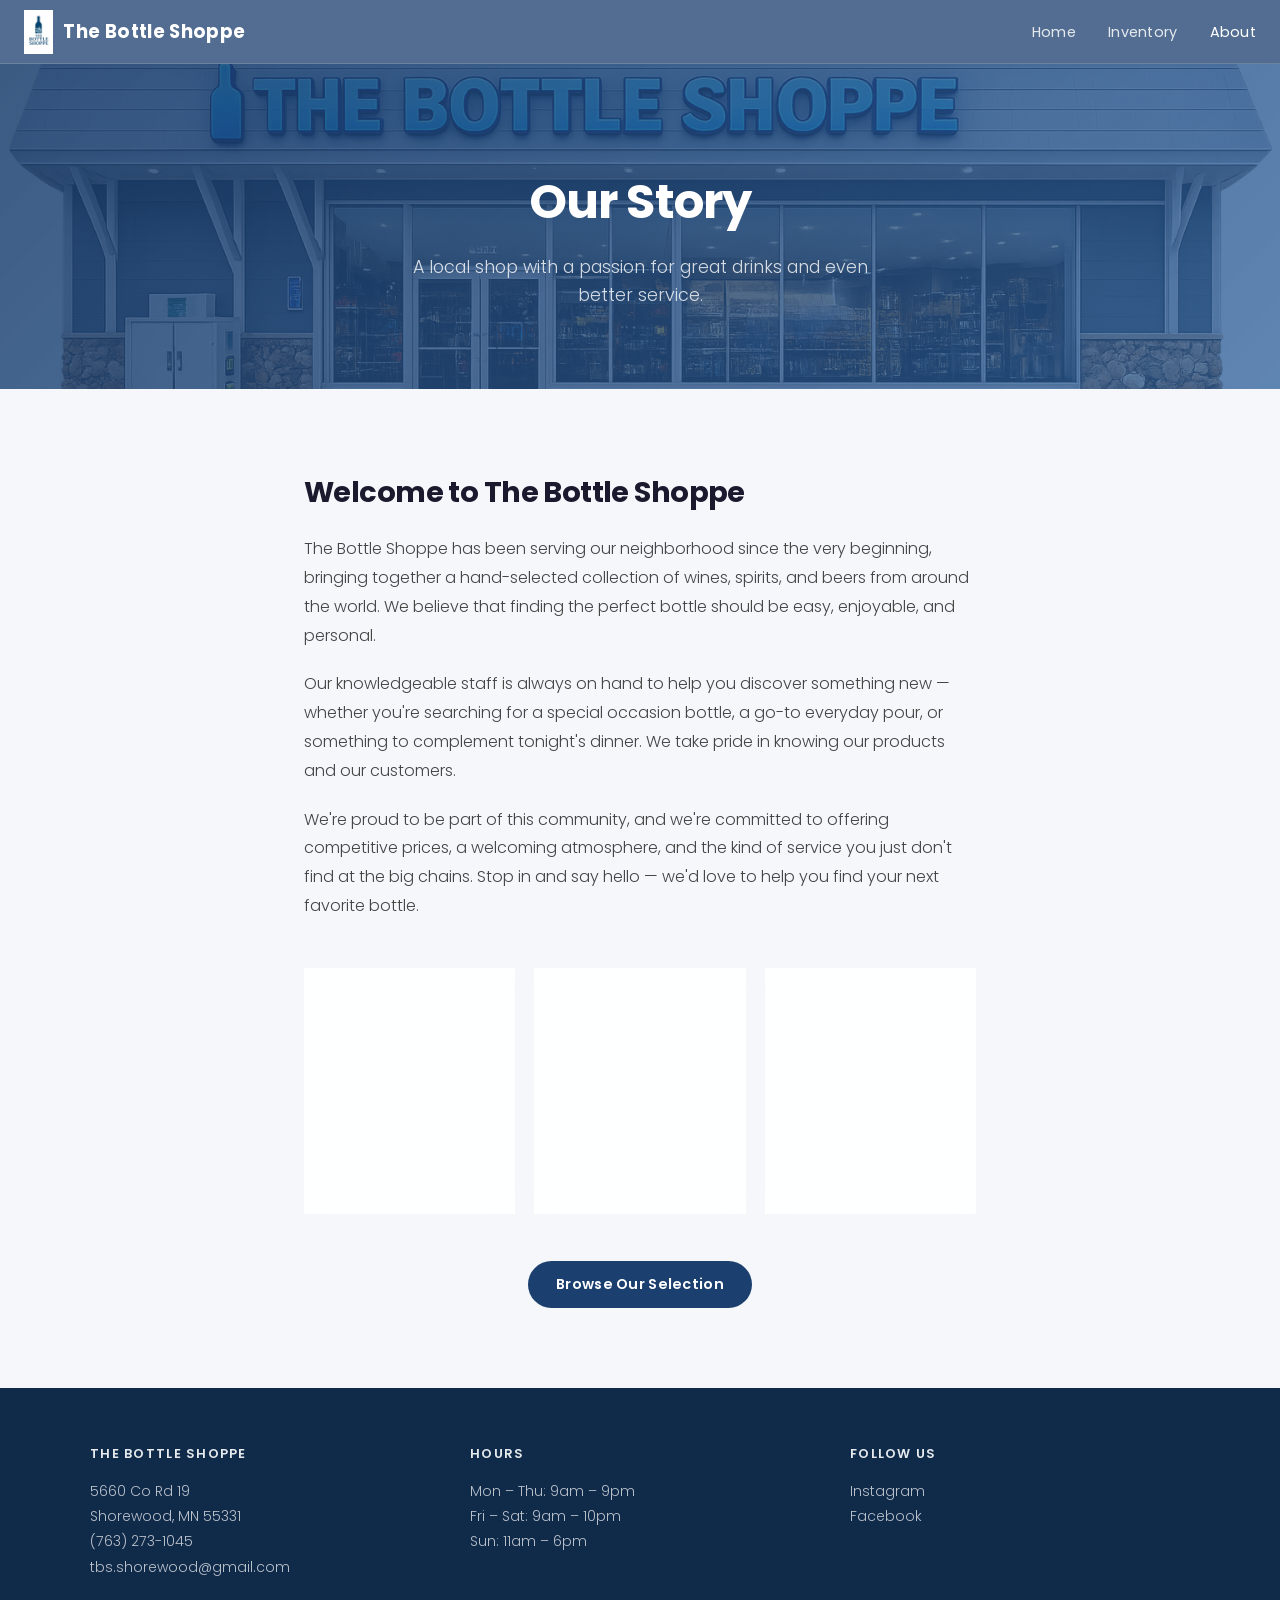
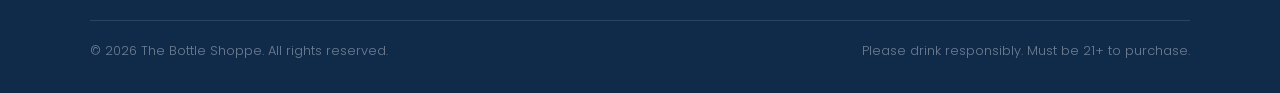
==== about.html @ a8aa2275 "Update copyright year to 2026 Co-Authored-By: Claude Sonnet 4.6 <noreply@anthropic.com>" ====
<!DOCTYPE html>
<html lang="en">
<head>
  <meta charset="UTF-8">
  <meta name="viewport" content="width=device-width, initial-scale=1.0">
  <title>About — The Bottle Shoppe</title>
  <link rel="preconnect" href="https://fonts.googleapis.com">
  <link rel="preconnect" href="https://fonts.gstatic.com" crossorigin>
  <link href="https://fonts.googleapis.com/css2?family=Poppins:wght@300;400;600;700&display=swap" rel="stylesheet">
  <link rel="stylesheet" href="style.css">
</head>
<body>

  <!-- ── Navigation ── -->
  <nav class="nav">
    <a href="index.html" class="nav-brand">
      <img src="images/logo.png" alt="The Bottle Shoppe" height="44">
      <span class="nav-title">The Bottle Shoppe</span>
    </a>
    <ul class="nav-links">
      <li><a href="index.html">Home</a></li>
      <li><a href="inventory.html">Inventory</a></li>
      <li><a href="about.html" class="active">About</a></li>
    </ul>
  </nav>

  <div class="page-body">

  <!-- ── About Header ── -->
  <header class="about-header">
    <h1>Our Story</h1>
    <p>A local shop with a passion for great drinks and even better service.</p>
  </header>

  <!-- ── Story Section ── -->
  <main>
    <div class="about-story">

      <h2>Welcome to The Bottle Shoppe</h2>

      <!-- STORY COPY: replace placeholder text below with your actual story -->
      <p>
        The Bottle Shoppe has been serving our neighborhood since the very beginning,
        bringing together a hand-selected collection of wines, spirits, and beers from
        around the world. We believe that finding the perfect bottle should be easy,
        enjoyable, and personal.
      </p>
      <p>
        Our knowledgeable staff is always on hand to help you discover something new —
        whether you're searching for a special occasion bottle, a go-to everyday pour,
        or something to complement tonight's dinner. We take pride in knowing our
        products and our customers.
      </p>
      <p>
        We're proud to be part of this community, and we're committed to offering
        competitive prices, a welcoming atmosphere, and the kind of service you
        just don't find at the big chains. Stop in and say hello — we'd love to
        help you find your next favorite bottle.
      </p>

      <!-- ── Values Cards ── -->
      <div style="display:grid; grid-template-columns: repeat(auto-fit, minmax(200px, 1fr)); gap:20px; margin-top:48px;">
        <div class="card-light" style="text-align:center; padding:28px 20px;">
          <div style="font-size:2rem; margin-bottom:12px;">🤝</div>
          <h4 style="font-weight:600; font-size:0.95rem; color:#1a1a2e; margin-bottom:8px;">Community First</h4>
          <p style="font-size:0.82rem; color:#666; font-weight:300;">Locally owned and proud to serve our neighborhood.</p>
        </div>
        <div class="card-light" style="text-align:center; padding:28px 20px;">
          <div style="font-size:2rem; margin-bottom:12px;">🧑‍🍳</div>
          <h4 style="font-weight:600; font-size:0.95rem; color:#1a1a2e; margin-bottom:8px;">Expert Staff</h4>
          <p style="font-size:0.82rem; color:#666; font-weight:300;">Friendly, knowledgeable team ready to help you choose.</p>
        </div>
        <div class="card-light" style="text-align:center; padding:28px 20px;">
          <div style="font-size:2rem; margin-bottom:12px;">🚪</div>
          <h4 style="font-weight:600; font-size:0.95rem; color:#1a1a2e; margin-bottom:8px;">Easy Delivery</h4>
          <p style="font-size:0.82rem; color:#666; font-weight:300;">Order through DoorDash and get it delivered fast.</p>
        </div>
      </div>

      <div style="margin-top:48px; text-align:center;">
        <a href="inventory.html" class="btn btn-blue">Browse Our Selection</a>
      </div>

    </div>
  </main>

  </div><!-- end .page-body -->

  <!-- ── Footer ── -->
  <footer class="footer">
    <div class="footer-inner">
      <div class="footer-col">
        <h4>The Bottle Shoppe</h4>
        <address>
          <a href="https://www.google.com/maps/place/The+Bottle+Shoppe/@44.9011244,-93.5923274,17z/data=!3m1!4b1!4m6!3m5!1s0x87f60367f8fd0745:0x949a5ee95f231d9f!8m2!3d44.9011206!4d-93.5897525!16s%2Fg%2F11ymnhgc1g?entry=ttu&g_ep=EgoyMDI2MDMxMS4wIKXMDSoASAFQAw%3D%3D" target="_blank" rel="noopener">5660 Co Rd 19<br>
          Shorewood, MN 55331</a><br>
          <a href="tel:+17632731045">(763) 273-1045</a><br>
          <a href="mailto:tbs.shorewood@gmail.com">tbs.shorewood@gmail.com</a>
        </address>
      </div>
      <div class="footer-col">
        <h4>Hours</h4>
        <p>
          Mon – Thu: 9am – 9pm<br>
          Fri – Sat: 9am – 10pm<br>
          Sun: 11am – 6pm
        </p>
      </div>
      <div class="footer-col">
        <h4>Follow Us</h4>
        <p>
          <a href="https://www.instagram.com/tbs.shorewood/" style="color:rgba(255,255,255,0.7);">Instagram</a><br>
          <a href="https://www.facebook.com/share/1CgVBMx9sU/" style="color:rgba(255,255,255,0.7);">Facebook</a>
        </p>
      </div>
    </div>
    <div class="footer-bottom">
      <p>&copy; 2026 The Bottle Shoppe. All rights reserved.</p>
      <p>Please drink responsibly. Must be 21+ to purchase.</p>
    </div>
  </footer>

</body>
</html>
---- style.css ----
/* ============================================================
   The Bottle Shoppe — Shared Stylesheet
   iOS/Apple-inspired minimalist design
   ============================================================ */

@import url('https://fonts.googleapis.com/css2?family=Poppins:wght@300;400;600;700&display=swap');

/* ── Custom Properties ── */
:root {
  --blue: #1B3F6E;
  --blue-light: #2D5F9A;
  --blue-dark: #102A4A;
  --white: #ffffff;
  --glass-bg: rgba(255, 255, 255, 0.12);
  --glass-border: rgba(255, 255, 255, 0.2);
  --glass-blur: blur(20px);
  --card-radius: 16px;
  --pill-radius: 50px;
  --transition: all 0.2s ease;
  --section-pad: 80px;
}

/* ── Reset / Base ── */
*, *::before, *::after {
  box-sizing: border-box;
  margin: 0;
  padding: 0;
}

html {
  scroll-behavior: smooth;
}

body {
  font-family: 'Poppins', sans-serif;
  font-weight: 300;
  color: #1a1a2e;
  background: #f5f7fa;
  line-height: 1.6;
  -webkit-font-smoothing: antialiased;
}

a {
  text-decoration: none;
  color: inherit;
}

img {
  max-width: 100%;
  display: block;
}

/* ── Navigation ── */
.nav {
  position: fixed;
  top: 0;
  left: 0;
  right: 0;
  z-index: 100;
  background: rgba(27, 63, 110, 0.75);
  backdrop-filter: blur(20px);
  -webkit-backdrop-filter: blur(20px);
  border-bottom: 1px solid rgba(255, 255, 255, 0.15);
  padding: 0 24px;
  height: 64px;
  display: flex;
  align-items: center;
  justify-content: space-between;
}

.nav-brand {
  display: flex;
  align-items: center;
  gap: 10px;
  text-decoration: none;
  color: inherit;
  cursor: pointer;
}

/* LOGO: replace span below with <img src="images/logo.png"> when ready */
.nav-logo-placeholder {
  width: 36px;
  height: 36px;
  background: rgba(255, 255, 255, 0.2);
  border-radius: 8px;
  display: flex;
  align-items: center;
  justify-content: center;
  font-size: 18px;
}

.nav-title {
  font-family: 'Poppins', sans-serif;
  font-weight: 700;
  font-size: 1.15rem;
  color: var(--white);
  letter-spacing: 0.02em;
}

.nav-links {
  display: flex;
  align-items: center;
  gap: 32px;
  list-style: none;
}

.nav-links a {
  color: rgba(255, 255, 255, 0.85);
  font-weight: 400;
  font-size: 0.9rem;
  letter-spacing: 0.02em;
  transition: var(--transition);
}

.nav-links a:hover,
.nav-links a.active {
  color: var(--white);
}

/* ── Page Offset for Fixed Nav ── */
.page-body {
  padding-top: 64px;
}

/* ── Hero ── */
.hero {
  background:
    linear-gradient(135deg, rgba(27, 63, 110, 0.82) 0%, rgba(45, 95, 154, 0.72) 100%),
    url('images/storefront.png') center / cover no-repeat;
  padding: calc(var(--section-pad) + 20px) 24px var(--section-pad);
  text-align: center;
  color: var(--white);
  overflow: hidden;
  position: relative;
}

.hero::before {
  content: '';
  position: absolute;
  inset: 0;
  background: radial-gradient(ellipse at 60% 0%, rgba(255,255,255,0.06) 0%, transparent 60%);
  pointer-events: none;
}

/* ── About Header (reuses storefront image) ── */
.about-header {
  background:
    linear-gradient(135deg, rgba(27, 63, 110, 0.85) 0%, rgba(45, 95, 154, 0.75) 100%),
    url('images/storefront.png') center / cover no-repeat;
}

.hero-inner {
  max-width: 680px;
  margin: 0 auto;
  animation: heroFadeIn 0.8s ease both;
}

.hero-headline {
  font-weight: 700;
  font-size: clamp(2rem, 5vw, 3.25rem);
  line-height: 1.15;
  letter-spacing: -0.02em;
  margin-bottom: 16px;
}

.hero-tagline {
  font-weight: 300;
  font-size: clamp(1rem, 2.5vw, 1.25rem);
  color: rgba(255, 255, 255, 0.82);
  margin-bottom: 36px;
}

@keyframes heroFadeIn {
  from { opacity: 0; transform: translateY(24px); }
  to   { opacity: 1; transform: translateY(0); }
}

/* ── Glass Card ── */
.card {
  background: var(--glass-bg);
  backdrop-filter: var(--glass-blur);
  -webkit-backdrop-filter: var(--glass-blur);
  border: 1px solid var(--glass-border);
  border-radius: var(--card-radius);
  padding: 28px;
  transition: var(--transition);
}

.card:hover {
  transform: translateY(-3px);
  box-shadow: 0 12px 40px rgba(27, 63, 110, 0.18);
}

/* Light card variant (on white background) */
.card-light {
  background: rgba(255, 255, 255, 0.9);
  backdrop-filter: blur(10px);
  -webkit-backdrop-filter: blur(10px);
  border: 1px solid rgba(27, 63, 110, 0.1);
  border-radius: var(--card-radius);
  padding: 28px;
  transition: var(--transition);
}

.card-light:hover {
  transform: translateY(-3px);
  box-shadow: 0 12px 40px rgba(27, 63, 110, 0.12);
}

/* ── Buttons ── */
.btn {
  display: inline-flex;
  align-items: center;
  gap: 8px;
  border-radius: var(--pill-radius);
  padding: 12px 28px;
  font-family: 'Poppins', sans-serif;
  font-weight: 600;
  font-size: 0.9rem;
  letter-spacing: 0.02em;
  cursor: pointer;
  border: none;
  transition: var(--transition);
}

.btn-primary {
  background: var(--white);
  color: var(--blue);
}

.btn-primary:hover {
  background: rgba(255, 255, 255, 0.9);
  transform: scale(1.03);
  box-shadow: 0 6px 24px rgba(0, 0, 0, 0.2);
}

.btn-outline {
  background: transparent;
  color: var(--white);
  border: 2px solid rgba(255, 255, 255, 0.7);
}

.btn-outline:hover {
  background: rgba(255, 255, 255, 0.1);
  border-color: var(--white);
  transform: scale(1.03);
}

.btn-blue {
  background: var(--blue);
  color: var(--white);
}

.btn-blue:hover {
  background: var(--blue-light);
  transform: scale(1.03);
  box-shadow: 0 6px 24px rgba(27, 63, 110, 0.35);
}

/* ── Icon Buttons ── */
.icon-btn {
  display: inline-flex;
  align-items: center;
  justify-content: center;
  width: 48px;
  height: 48px;
  border-radius: 50%;
  background: rgba(255, 255, 255, 0.15);
  border: 1px solid rgba(255, 255, 255, 0.25);
  color: var(--white);
  transition: var(--transition);
  cursor: pointer;
}

.icon-btn:hover {
  background: rgba(255, 255, 255, 0.25);
  transform: scale(1.1);
}

/* ── Section Layout ── */
.section {
  padding: var(--section-pad) 24px;
}

.section-inner {
  max-width: 1100px;
  margin: 0 auto;
}

.section-label {
  font-size: 0.75rem;
  font-weight: 600;
  letter-spacing: 0.12em;
  text-transform: uppercase;
  color: var(--blue);
  margin-bottom: 8px;
}

.section-title {
  font-weight: 700;
  font-size: clamp(1.6rem, 3vw, 2.2rem);
  letter-spacing: -0.02em;
  color: #1a1a2e;
  margin-bottom: 16px;
}

.section-sub {
  font-weight: 300;
  color: #555;
  font-size: 1rem;
  max-width: 520px;
}

/* ── Hero section with gradient bg ── */
.section-blue {
  background: linear-gradient(135deg, #1B3F6E 0%, #2D5F9A 100%);
  color: var(--white);
  padding: var(--section-pad) 24px;
}

.section-blue .section-label { color: rgba(255,255,255,0.7); }
.section-blue .section-title { color: var(--white); }
.section-blue .section-sub { color: rgba(255,255,255,0.75); }

/* ── Delivery Card ── */
.delivery-card {
  background: var(--glass-bg);
  backdrop-filter: var(--glass-blur);
  -webkit-backdrop-filter: var(--glass-blur);
  border: 1px solid var(--glass-border);
  border-radius: var(--card-radius);
  padding: 36px 40px;
  display: flex;
  align-items: center;
  justify-content: space-between;
  gap: 24px;
  flex-wrap: wrap;
}

.delivery-card-text h2 {
  font-weight: 700;
  font-size: 1.5rem;
  color: var(--white);
  margin-bottom: 6px;
}

.delivery-card-text p {
  color: rgba(255,255,255,0.75);
  font-weight: 300;
  font-size: 0.95rem;
}

/* ── Social Row ── */
.social-row {
  display: flex;
  align-items: center;
  gap: 12px;
  flex-wrap: wrap;
  margin-top: 32px;
}

/* ── Search Bar ── */
.search-wrap {
  position: relative;
  max-width: 440px;
}

.search-input {
  width: 100%;
  padding: 14px 20px 14px 48px;
  border-radius: var(--pill-radius);
  border: 1px solid rgba(27, 63, 110, 0.15);
  background: rgba(255, 255, 255, 0.85);
  backdrop-filter: blur(10px);
  font-family: 'Poppins', sans-serif;
  font-weight: 300;
  font-size: 0.95rem;
  outline: none;
  transition: var(--transition);
  color: #1a1a2e;
}

.search-input:focus {
  border-color: var(--blue);
  background: var(--white);
  box-shadow: 0 0 0 3px rgba(27, 63, 110, 0.12);
}

.search-input::placeholder { color: #aaa; }

.search-icon {
  position: absolute;
  left: 16px;
  top: 50%;
  transform: translateY(-50%);
  color: #aaa;
  pointer-events: none;
}

/* ── Inventory Page Header ── */
.inventory-header {
  background: linear-gradient(135deg, #1B3F6E 0%, #2D5F9A 100%);
  padding: calc(64px + 48px) 24px 48px;
  color: var(--white);
}

.inventory-header-inner {
  max-width: 1100px;
  margin: 0 auto;
  display: flex;
  align-items: flex-end;
  justify-content: space-between;
  gap: 24px;
  flex-wrap: wrap;
}

.inventory-header h1 {
  font-weight: 700;
  font-size: clamp(1.8rem, 4vw, 2.5rem);
  letter-spacing: -0.02em;
  margin-bottom: 4px;
}

.inventory-header p {
  color: rgba(255,255,255,0.75);
  font-weight: 300;
}

/* ── Category Section ── */
.category-section {
  margin-bottom: 56px;
}

.category-title {
  font-weight: 600;
  font-size: 1.1rem;
  letter-spacing: 0.08em;
  text-transform: uppercase;
  color: var(--blue);
  margin-bottom: 20px;
  padding-bottom: 10px;
  border-bottom: 2px solid rgba(27, 63, 110, 0.12);
}

/* ── Product Grid ── */
.product-grid {
  display: grid;
  grid-template-columns: repeat(3, 1fr);
  gap: 20px;
}

@media (max-width: 900px) {
  .product-grid { grid-template-columns: repeat(2, 1fr); }
}

@media (max-width: 560px) {
  .product-grid { grid-template-columns: 1fr; }
}

/* ── Product Card ── */
.product-card {
  background: rgba(255, 255, 255, 0.92);
  border: 1px solid rgba(27, 63, 110, 0.08);
  border-radius: var(--card-radius);
  overflow: hidden;
  transition: var(--transition);
  display: flex;
  flex-direction: column;
}

.product-card:hover {
  transform: translateY(-4px);
  box-shadow: 0 16px 48px rgba(27, 63, 110, 0.14);
  border-color: rgba(27, 63, 110, 0.18);
}

.product-img-wrap {
  background: linear-gradient(145deg, #e8f0fa 0%, #d4e3f7 100%);
  height: 180px;
  display: flex;
  align-items: center;
  justify-content: center;
  overflow: hidden;
}

.product-img-wrap img {
  height: 150px;
  width: auto;
  object-fit: contain;
  transition: transform 0.3s ease;
}

.product-card:hover .product-img-wrap img {
  transform: scale(1.05);
}

.product-body {
  padding: 16px 18px 20px;
  flex: 1;
  display: flex;
  flex-direction: column;
}

.product-name {
  font-weight: 600;
  font-size: 0.95rem;
  color: #1a1a2e;
  margin-bottom: 4px;
  line-height: 1.3;
}

.product-size {
  font-size: 0.78rem;
  color: #888;
  font-weight: 400;
  margin-bottom: 12px;
}

.product-footer {
  display: flex;
  align-items: center;
  justify-content: space-between;
  margin-top: auto;
}

.product-price {
  font-weight: 700;
  font-size: 1.1rem;
  color: var(--blue);
}

/* ── Stock Badges ── */
.badge {
  display: inline-flex;
  align-items: center;
  gap: 4px;
  padding: 4px 10px;
  border-radius: 20px;
  font-size: 0.72rem;
  font-weight: 600;
  letter-spacing: 0.04em;
}

.badge-in {
  background: rgba(34, 197, 94, 0.15);
  color: #15803d;
  border: 1px solid rgba(34, 197, 94, 0.25);
}

.badge-out {
  background: rgba(239, 68, 68, 0.12);
  color: #dc2626;
  border: 1px solid rgba(239, 68, 68, 0.2);
}

/* ── About Page ── */
.about-header {
  padding: calc(var(--section-pad) + 20px) 24px var(--section-pad);
  text-align: center;
  color: var(--white);
}

.about-header h1 {
  font-weight: 700;
  font-size: clamp(2rem, 5vw, 3rem);
  letter-spacing: -0.02em;
  margin-bottom: 12px;
}

.about-header p {
  font-weight: 300;
  font-size: 1.1rem;
  color: rgba(255,255,255,0.8);
  max-width: 500px;
  margin: 0 auto;
}

.about-story {
  padding: var(--section-pad) 24px;
  max-width: 720px;
  margin: 0 auto;
}

.about-story h2 {
  font-weight: 700;
  font-size: 1.8rem;
  letter-spacing: -0.02em;
  color: #1a1a2e;
  margin-bottom: 20px;
}

.about-story p {
  font-weight: 300;
  color: #444;
  font-size: 1rem;
  line-height: 1.8;
  margin-bottom: 20px;
}

.storefront-img-wrap {
  border-radius: var(--card-radius);
  overflow: hidden;
  margin-bottom: 48px;
  background: linear-gradient(135deg, #d4e3f7 0%, #e8f0fa 100%);
  height: 320px;
  display: flex;
  align-items: center;
  justify-content: center;
  color: #7c9ed9;
  font-size: 0.9rem;
}

.storefront-img-wrap img {
  width: 100%;
  height: 100%;
  object-fit: cover;
}

/* ── Footer ── */
.footer {
  background: var(--blue-dark);
  color: rgba(255,255,255,0.7);
  padding: 56px 24px 32px;
}

.footer-inner {
  max-width: 1100px;
  margin: 0 auto;
  display: grid;
  grid-template-columns: 1fr 1fr 1fr;
  gap: 40px;
  margin-bottom: 40px;
}

@media (max-width: 700px) {
  .footer-inner { grid-template-columns: 1fr; gap: 28px; }
}

.footer-col h4 {
  font-weight: 600;
  font-size: 0.8rem;
  letter-spacing: 0.1em;
  text-transform: uppercase;
  color: rgba(255,255,255,0.9);
  margin-bottom: 14px;
}

.footer-col p,
.footer-col address {
  font-style: normal;
  font-size: 0.88rem;
  line-height: 1.8;
  font-weight: 300;
}

.footer-bottom {
  border-top: 1px solid rgba(255,255,255,0.12);
  padding-top: 20px;
  max-width: 1100px;
  margin: 0 auto;
  display: flex;
  align-items: center;
  justify-content: space-between;
  flex-wrap: wrap;
  gap: 12px;
}

.footer-bottom p {
  font-size: 0.8rem;
  color: rgba(255,255,255,0.4);
}

/* ── Empty/No Results ── */
.empty-state {
  text-align: center;
  padding: 64px 24px;
  color: #aaa;
}

.empty-state p {
  font-size: 1rem;
  margin-top: 8px;
}

/* ── Contact Form ── */
.contact-form {
  display: flex;
  flex-direction: column;
  gap: 20px;
}

.contact-form-row {
  display: grid;
  grid-template-columns: 1fr 1fr;
  gap: 20px;
}

@media (max-width: 560px) {
  .contact-form-row { grid-template-columns: 1fr; }
}

.contact-field {
  display: flex;
  flex-direction: column;
  gap: 6px;
}

.contact-field label {
  font-size: 0.8rem;
  font-weight: 600;
  letter-spacing: 0.04em;
  color: #444;
  text-transform: uppercase;
}

.contact-field input,
.contact-field textarea {
  width: 100%;
  padding: 12px 16px;
  border-radius: 12px;
  border: 1px solid rgba(27, 63, 110, 0.18);
  background: rgba(255, 255, 255, 0.9);
  font-family: 'Poppins', sans-serif;
  font-weight: 300;
  font-size: 0.95rem;
  color: #1a1a2e;
  outline: none;
  transition: var(--transition);
  resize: vertical;
}

.contact-field input:focus,
.contact-field textarea:focus {
  border-color: var(--blue);
  background: var(--white);
  box-shadow: 0 0 0 3px rgba(27, 63, 110, 0.1);
}

.contact-field input::placeholder,
.contact-field textarea::placeholder {
  color: #bbb;
}

/* ── Utilities ── */
.text-center { text-align: center; }
.mt-8  { margin-top: 8px; }
.mt-16 { margin-top: 16px; }
.mt-24 { margin-top: 24px; }
.mt-32 { margin-top: 32px; }

/* ── Responsive Nav ── */
@media (max-width: 600px) {
  :root { --section-pad: 48px; }

  .nav-links { gap: 20px; }
  .nav-links a { font-size: 0.82rem; padding: 8px 0; }

  .hero { padding-top: calc(64px + 32px); }

  .search-wrap { max-width: 100%; }

  .delivery-card {
    padding: 24px;
    flex-direction: column;
    align-items: flex-start;
  }

  .inventory-header-inner {
    flex-direction: column;
    align-items: flex-start;
  }
}

@media (max-width: 480px) {
  .nav-title { display: none; }
}
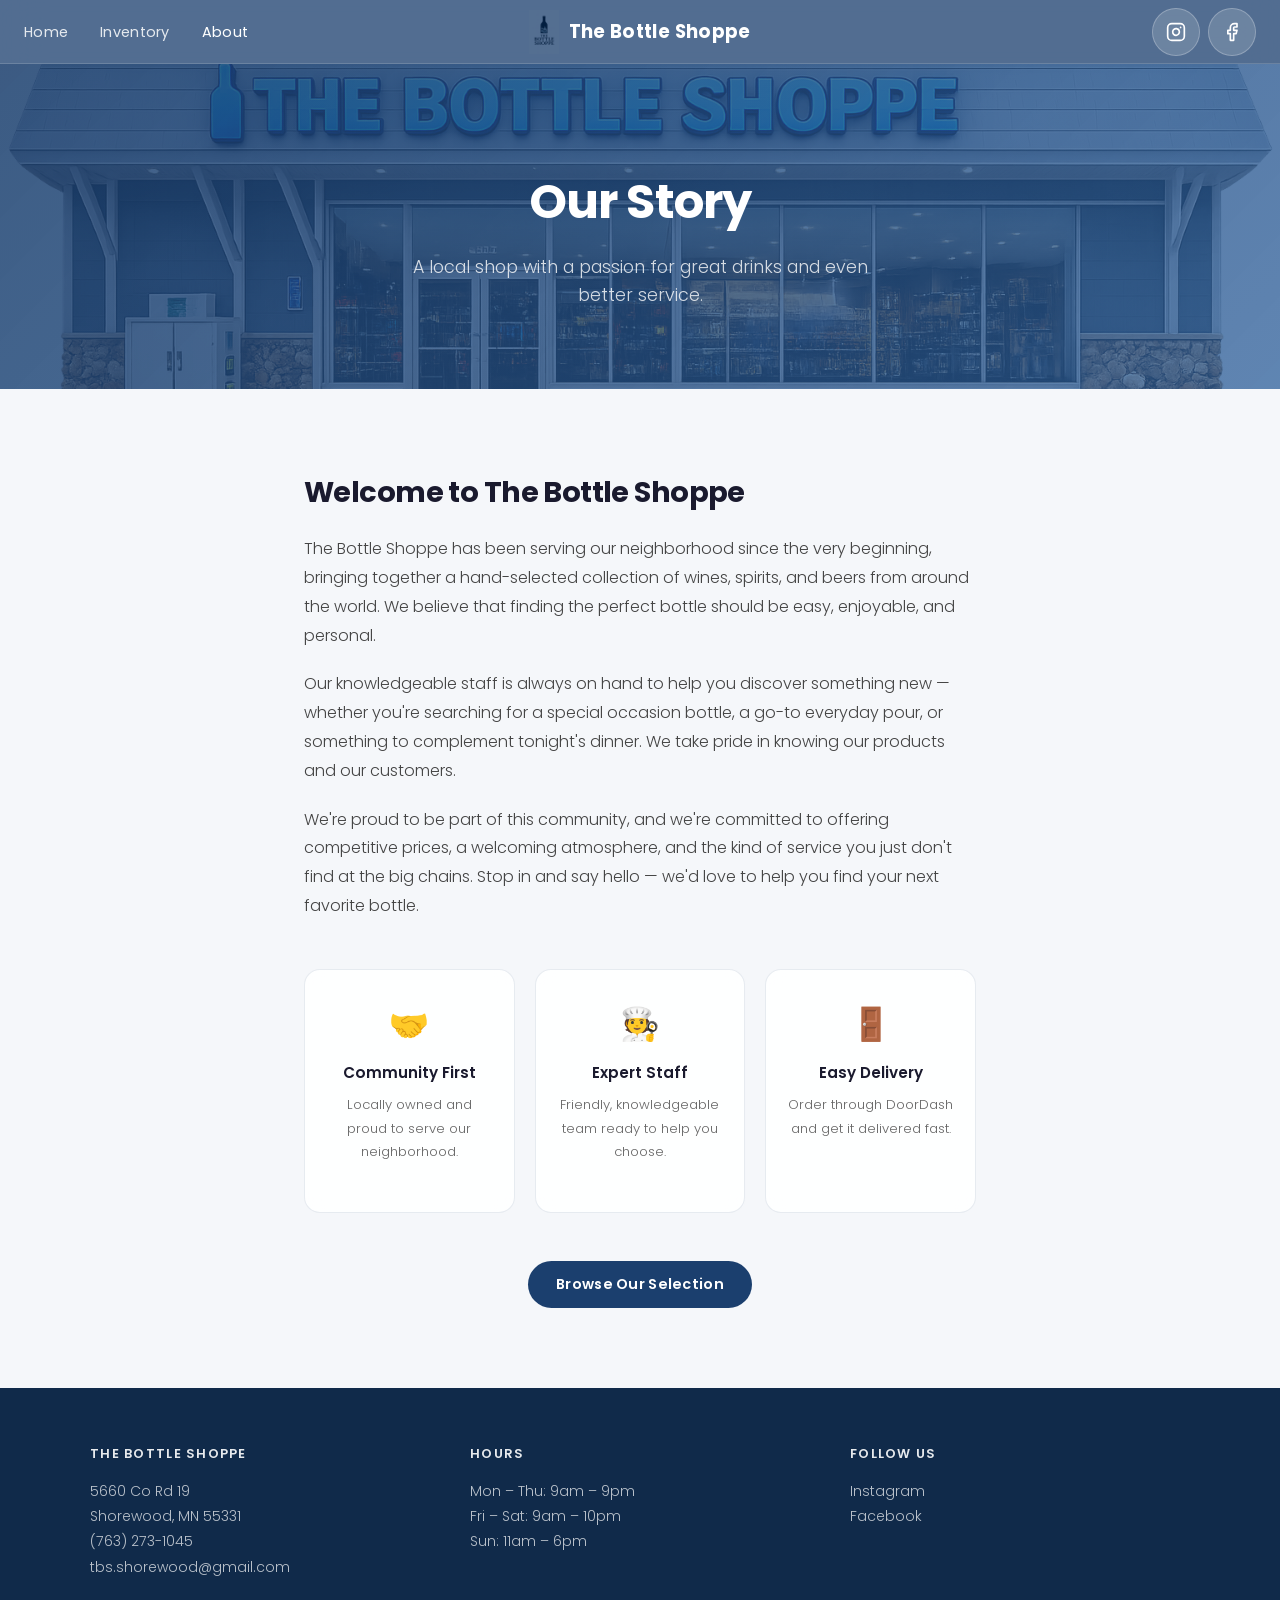
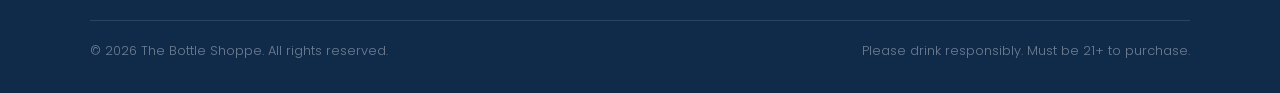
==== commit 4297ab53: "Redesign nav: centered brand, social icons, logo blend fix - Switch nav to 3-column CSS grid (links " ====
--- a/about.html
+++ b/about.html
@@ -13,15 +13,29 @@
 
   <!-- ── Navigation ── -->
   <nav class="nav">
-    <a href="index.html" class="nav-brand">
-      <img src="images/logo.png" alt="The Bottle Shoppe" height="44">
-      <span class="nav-title">The Bottle Shoppe</span>
-    </a>
     <ul class="nav-links">
       <li><a href="index.html">Home</a></li>
       <li><a href="inventory.html">Inventory</a></li>
       <li><a href="about.html" class="active">About</a></li>
     </ul>
+    <a href="index.html" class="nav-brand">
+      <img src="images/logo.png" alt="The Bottle Shoppe" height="44" class="nav-logo">
+      <span class="nav-title">The Bottle Shoppe</span>
+    </a>
+    <div class="nav-social">
+      <a href="https://www.instagram.com/tbs.shorewood/" class="icon-btn" target="_blank" rel="noopener" aria-label="Instagram">
+        <svg width="20" height="20" viewBox="0 0 24 24" fill="none" stroke="currentColor" stroke-width="2" stroke-linecap="round" stroke-linejoin="round">
+          <rect x="2" y="2" width="20" height="20" rx="5" ry="5"/>
+          <path d="M16 11.37A4 4 0 1 1 12.63 8 4 4 0 0 1 16 11.37z"/>
+          <line x1="17.5" y1="6.5" x2="17.51" y2="6.5"/>
+        </svg>
+      </a>
+      <a href="https://www.facebook.com/share/1CgVBMx9sU/" class="icon-btn" target="_blank" rel="noopener" aria-label="Facebook">
+        <svg width="20" height="20" viewBox="0 0 24 24" fill="none" stroke="currentColor" stroke-width="2" stroke-linecap="round" stroke-linejoin="round">
+          <path d="M18 2h-3a5 5 0 0 0-5 5v3H7v4h3v8h4v-8h3l1-4h-4V7a1 1 0 0 1 1-1h3z"/>
+        </svg>
+      </a>
+    </div>
   </nav>
 
   <div class="page-body">
--- a/style.css
+++ b/style.css
@@ -63,9 +63,9 @@
   border-bottom: 1px solid rgba(255, 255, 255, 0.15);
   padding: 0 24px;
   height: 64px;
-  display: flex;
-  align-items: center;
-  justify-content: space-between;
+  display: grid;
+  grid-template-columns: 1fr auto 1fr;
+  align-items: center;
 }
 
 .nav-brand {
@@ -75,6 +75,7 @@
   text-decoration: none;
   color: inherit;
   cursor: pointer;
+  justify-self: center;
 }
 
 /* LOGO: replace span below with <img src="images/logo.png"> when ready */
@@ -102,6 +103,18 @@
   align-items: center;
   gap: 32px;
   list-style: none;
+  justify-self: start;
+}
+
+.nav-social {
+  justify-self: end;
+  display: flex;
+  align-items: center;
+  gap: 8px;
+}
+
+.nav-logo {
+  mix-blend-mode: multiply;
 }
 
 .nav-links a {
@@ -773,4 +786,5 @@
 
 @media (max-width: 480px) {
   .nav-title { display: none; }
-}
+  .nav-social .icon-btn { width: 36px; height: 36px; }
+}
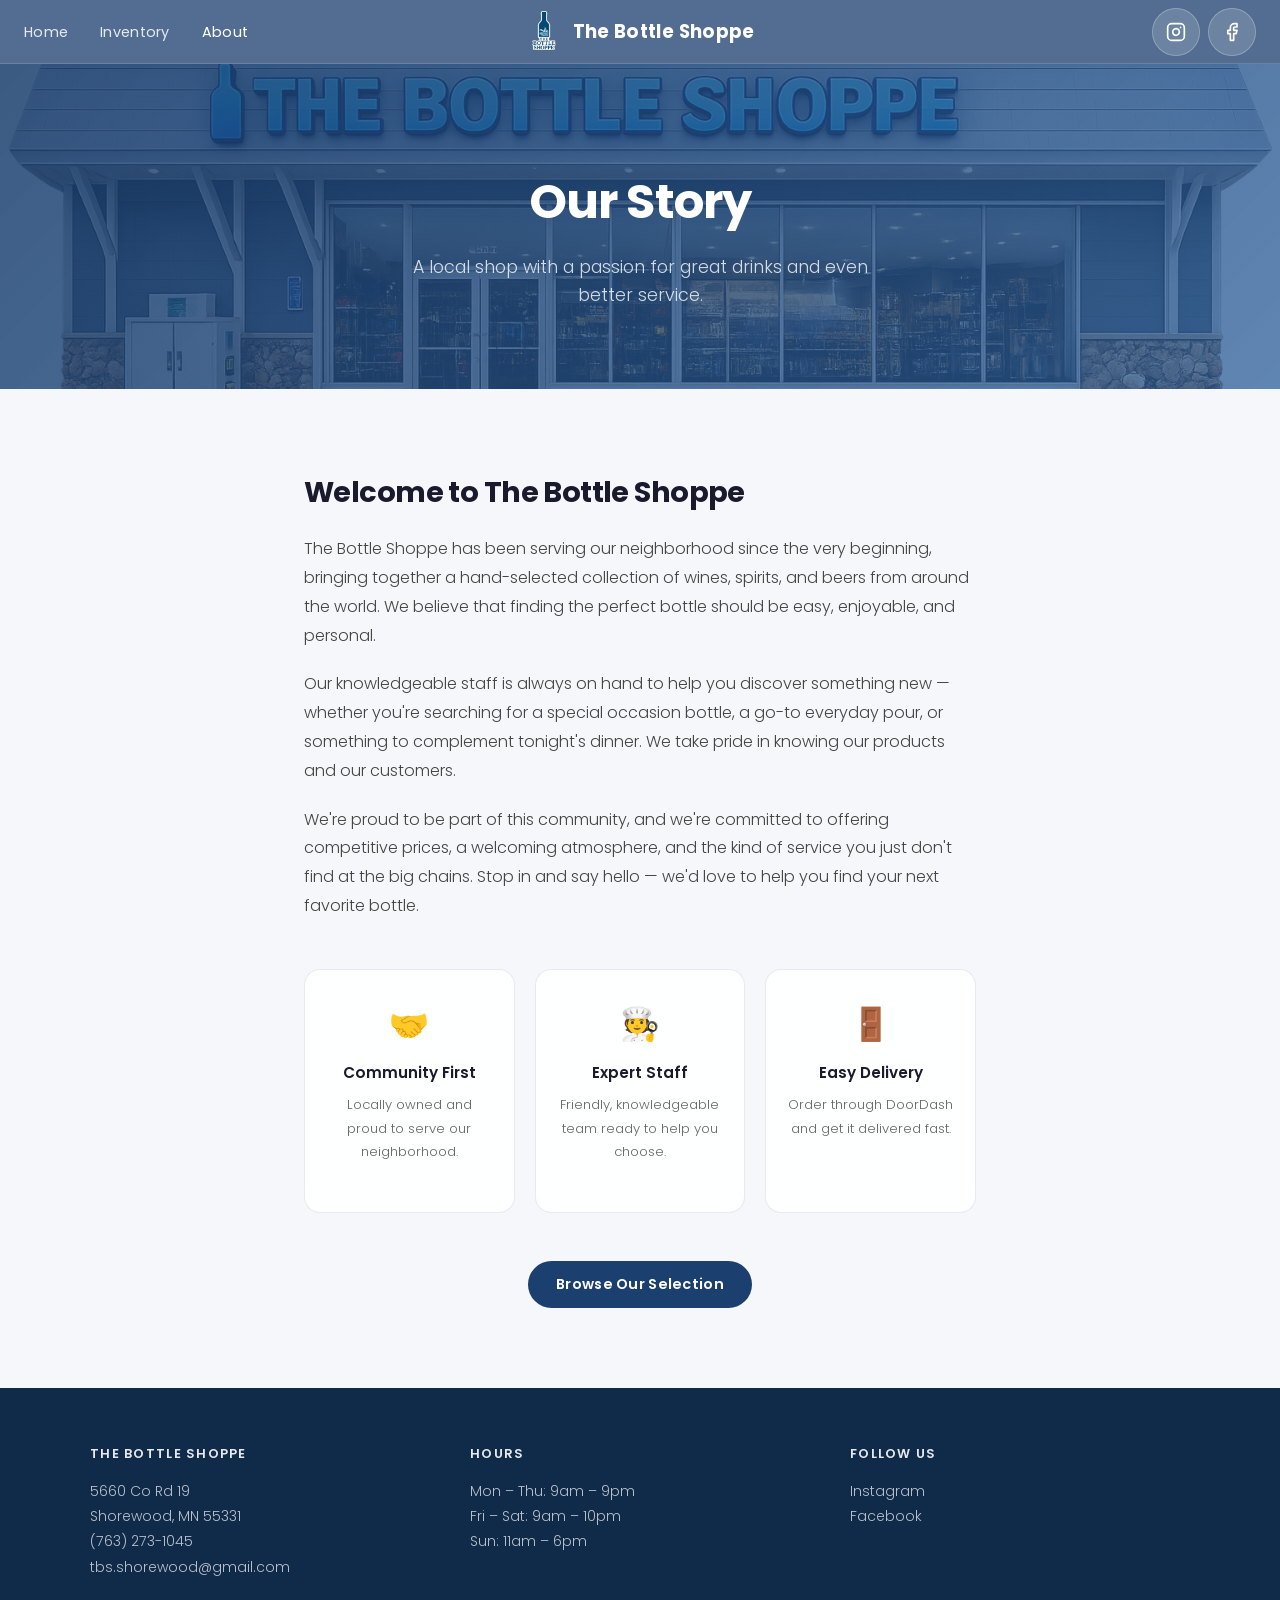
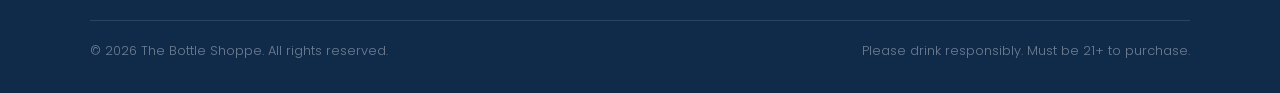
==== commit fa0c2c44: "Update nav logo to transparent PNG, remove hero logo from homepage - Use new 'logo no white backgrou" ====
--- a/about.html
+++ b/about.html
@@ -19,7 +19,7 @@
       <li><a href="about.html" class="active">About</a></li>
     </ul>
     <a href="index.html" class="nav-brand">
-      <img src="images/logo.png" alt="The Bottle Shoppe" height="44" class="nav-logo">
+      <img src="images/logo%20no%20white%20background.png" alt="The Bottle Shoppe" height="56">
       <span class="nav-title">The Bottle Shoppe</span>
     </a>
     <div class="nav-social">
--- a/style.css
+++ b/style.css
@@ -113,10 +113,6 @@
   gap: 8px;
 }
 
-.nav-logo {
-  mix-blend-mode: multiply;
-}
-
 .nav-links a {
   color: rgba(255, 255, 255, 0.85);
   font-weight: 400;
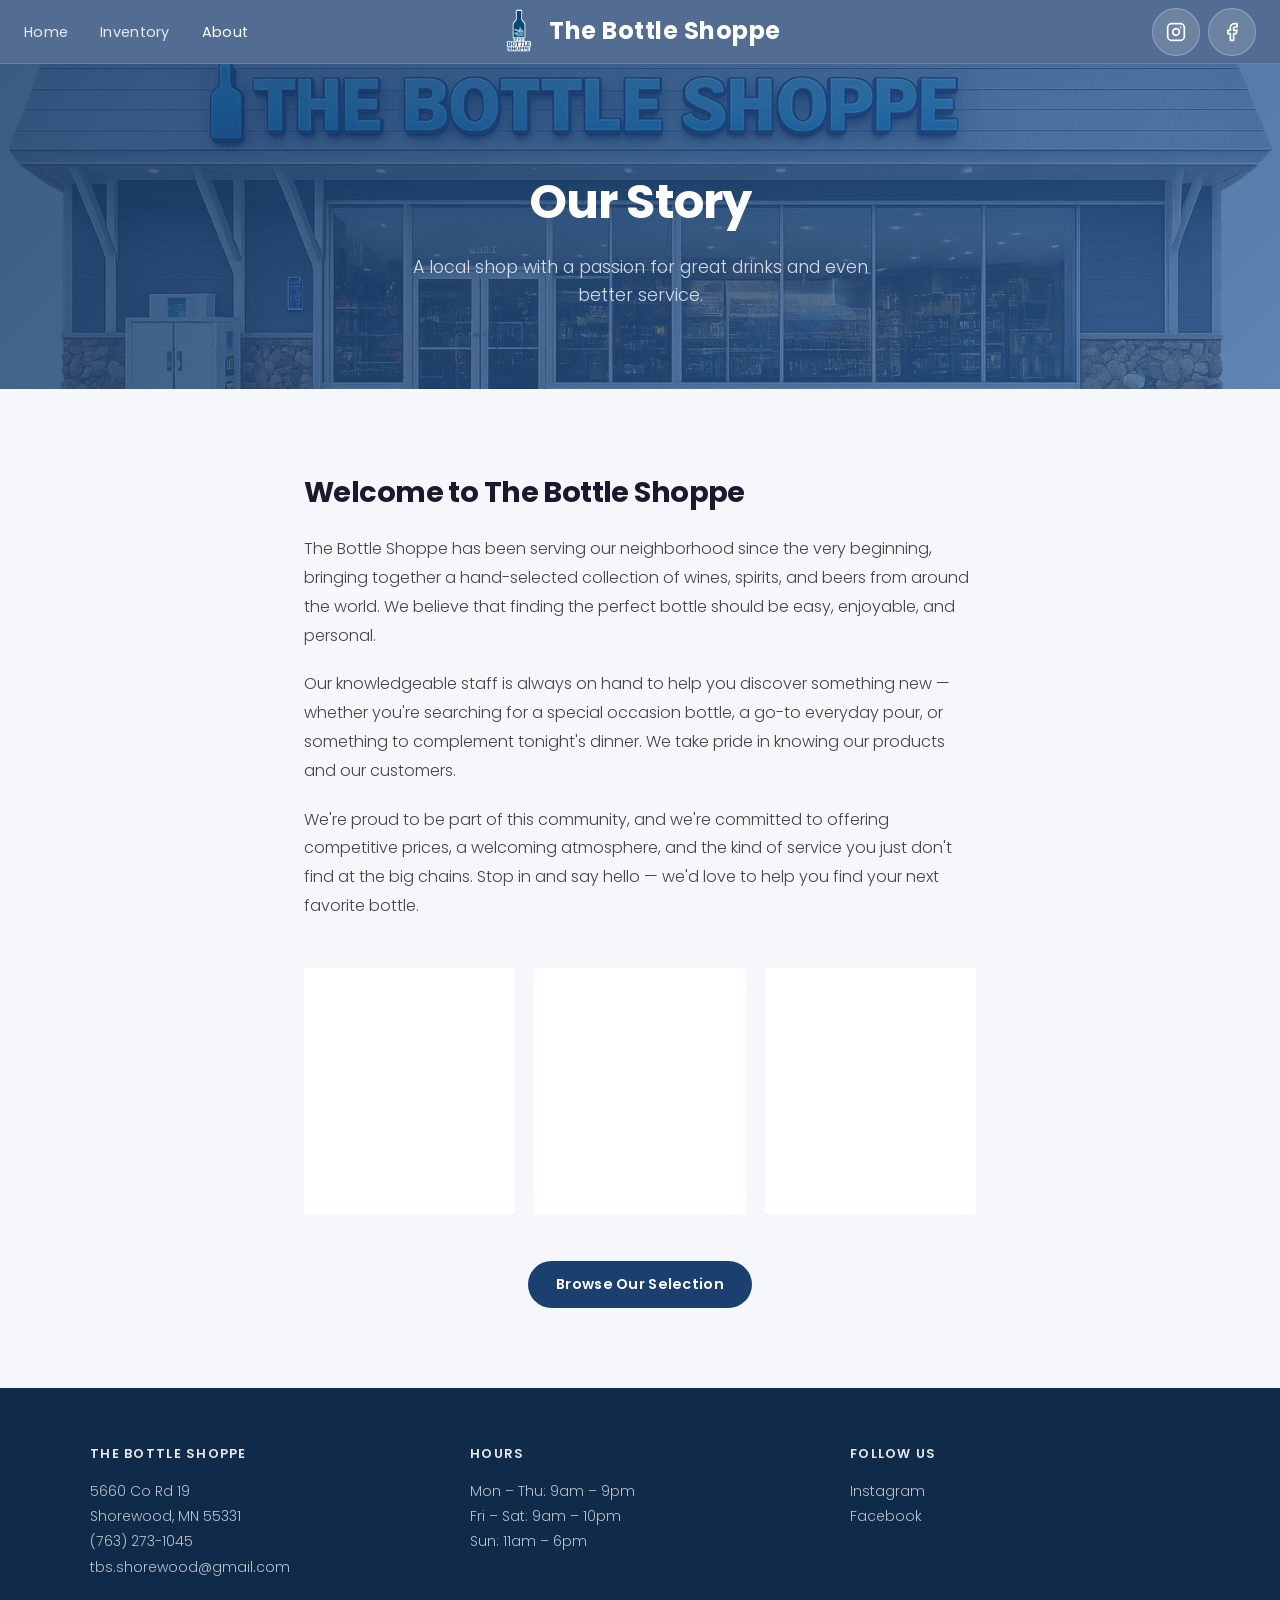
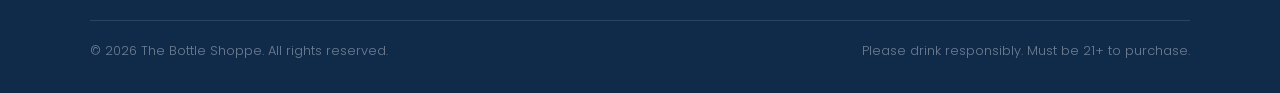
==== commit 756e4571: "Push hero text below roofline, enlarge nav logo and title - Increase hero padding-top so text starts" ====
--- a/about.html
+++ b/about.html
@@ -19,7 +19,7 @@
       <li><a href="about.html" class="active">About</a></li>
     </ul>
     <a href="index.html" class="nav-brand">
-      <img src="images/logo%20no%20white%20background.png" alt="The Bottle Shoppe" height="56">
+      <img src="images/logo%20no%20white%20background.png" alt="The Bottle Shoppe" height="60">
       <span class="nav-title">The Bottle Shoppe</span>
     </a>
     <div class="nav-social">
--- a/style.css
+++ b/style.css
@@ -93,7 +93,7 @@
 .nav-title {
   font-family: 'Poppins', sans-serif;
   font-weight: 700;
-  font-size: 1.15rem;
+  font-size: 1.5rem;
   color: var(--white);
   letter-spacing: 0.02em;
 }
@@ -136,7 +136,7 @@
   background:
     linear-gradient(135deg, rgba(27, 63, 110, 0.82) 0%, rgba(45, 95, 154, 0.72) 100%),
     url('images/storefront.png') center / cover no-repeat;
-  padding: calc(var(--section-pad) + 20px) 24px var(--section-pad);
+  padding: calc(var(--section-pad) + 100px) 24px var(--section-pad);
   text-align: center;
   color: var(--white);
   overflow: hidden;
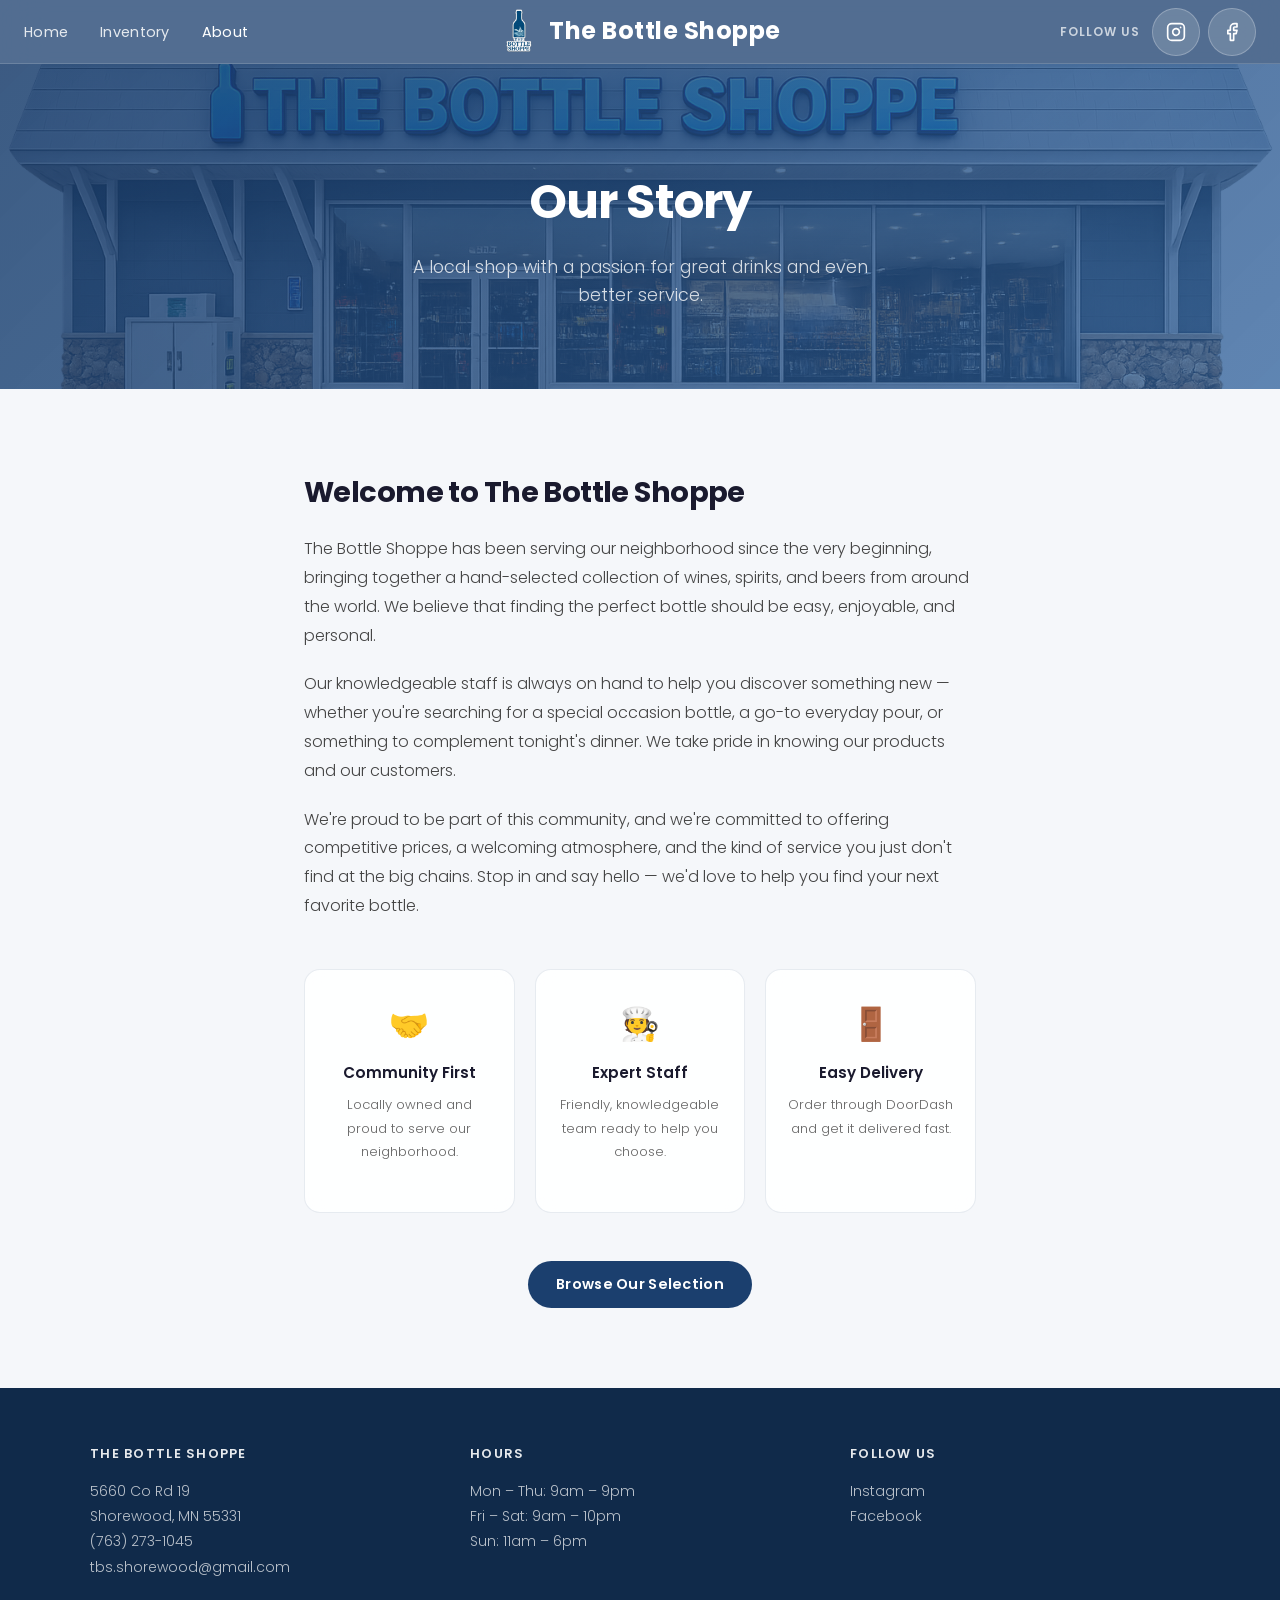
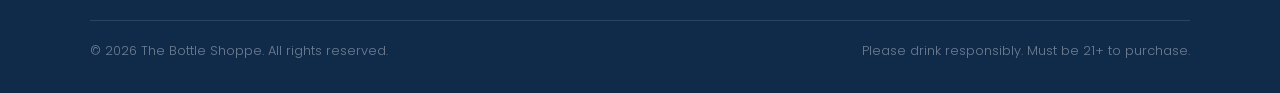
==== commit 4d35cbd2: "Add 'Follow Us' nav label and 'Find Us' map tile - Add 'Follow Us' label before social icons in nav " ====
--- a/about.html
+++ b/about.html
@@ -23,6 +23,7 @@
       <span class="nav-title">The Bottle Shoppe</span>
     </a>
     <div class="nav-social">
+      <span class="nav-social-label">Follow Us</span>
       <a href="https://www.instagram.com/tbs.shorewood/" class="icon-btn" target="_blank" rel="noopener" aria-label="Instagram">
         <svg width="20" height="20" viewBox="0 0 24 24" fill="none" stroke="currentColor" stroke-width="2" stroke-linecap="round" stroke-linejoin="round">
           <rect x="2" y="2" width="20" height="20" rx="5" ry="5"/>
--- a/style.css
+++ b/style.css
@@ -113,6 +113,15 @@
   gap: 8px;
 }
 
+.nav-social-label {
+  font-size: 0.75rem;
+  font-weight: 600;
+  letter-spacing: 0.08em;
+  text-transform: uppercase;
+  color: rgba(255, 255, 255, 0.7);
+  margin-right: 4px;
+}
+
 .nav-links a {
   color: rgba(255, 255, 255, 0.85);
   font-weight: 400;
@@ -368,6 +377,60 @@
   margin-top: 32px;
 }
 
+/* ── Find Us Card ── */
+.find-us-card {
+  background: var(--glass-bg);
+  backdrop-filter: var(--glass-blur);
+  -webkit-backdrop-filter: var(--glass-blur);
+  border: 1px solid var(--glass-border);
+  border-radius: var(--card-radius);
+  margin-top: 24px;
+  display: flex;
+  gap: 32px;
+  overflow: hidden;
+  min-height: 280px;
+}
+
+.find-us-info {
+  padding: 36px 32px;
+  flex: 0 0 auto;
+  display: flex;
+  flex-direction: column;
+  gap: 12px;
+}
+
+.find-us-info h2 {
+  font-weight: 700;
+  font-size: 1.5rem;
+  color: var(--white);
+}
+
+.find-us-info address,
+.find-us-info p {
+  font-style: normal;
+  font-weight: 300;
+  font-size: 0.9rem;
+  color: rgba(255, 255, 255, 0.75);
+  line-height: 1.7;
+}
+
+.find-us-map {
+  flex: 1;
+  min-height: 280px;
+}
+
+.find-us-map iframe {
+  width: 100%;
+  height: 100%;
+  display: block;
+  border: 0;
+}
+
+@media (max-width: 600px) {
+  .find-us-card { flex-direction: column; }
+  .find-us-map  { min-height: 220px; }
+}
+
 /* ── Search Bar ── */
 .search-wrap {
   position: relative;
@@ -783,4 +846,5 @@
 @media (max-width: 480px) {
   .nav-title { display: none; }
   .nav-social .icon-btn { width: 36px; height: 36px; }
-}
+  .nav-social-label { display: none; }
+}
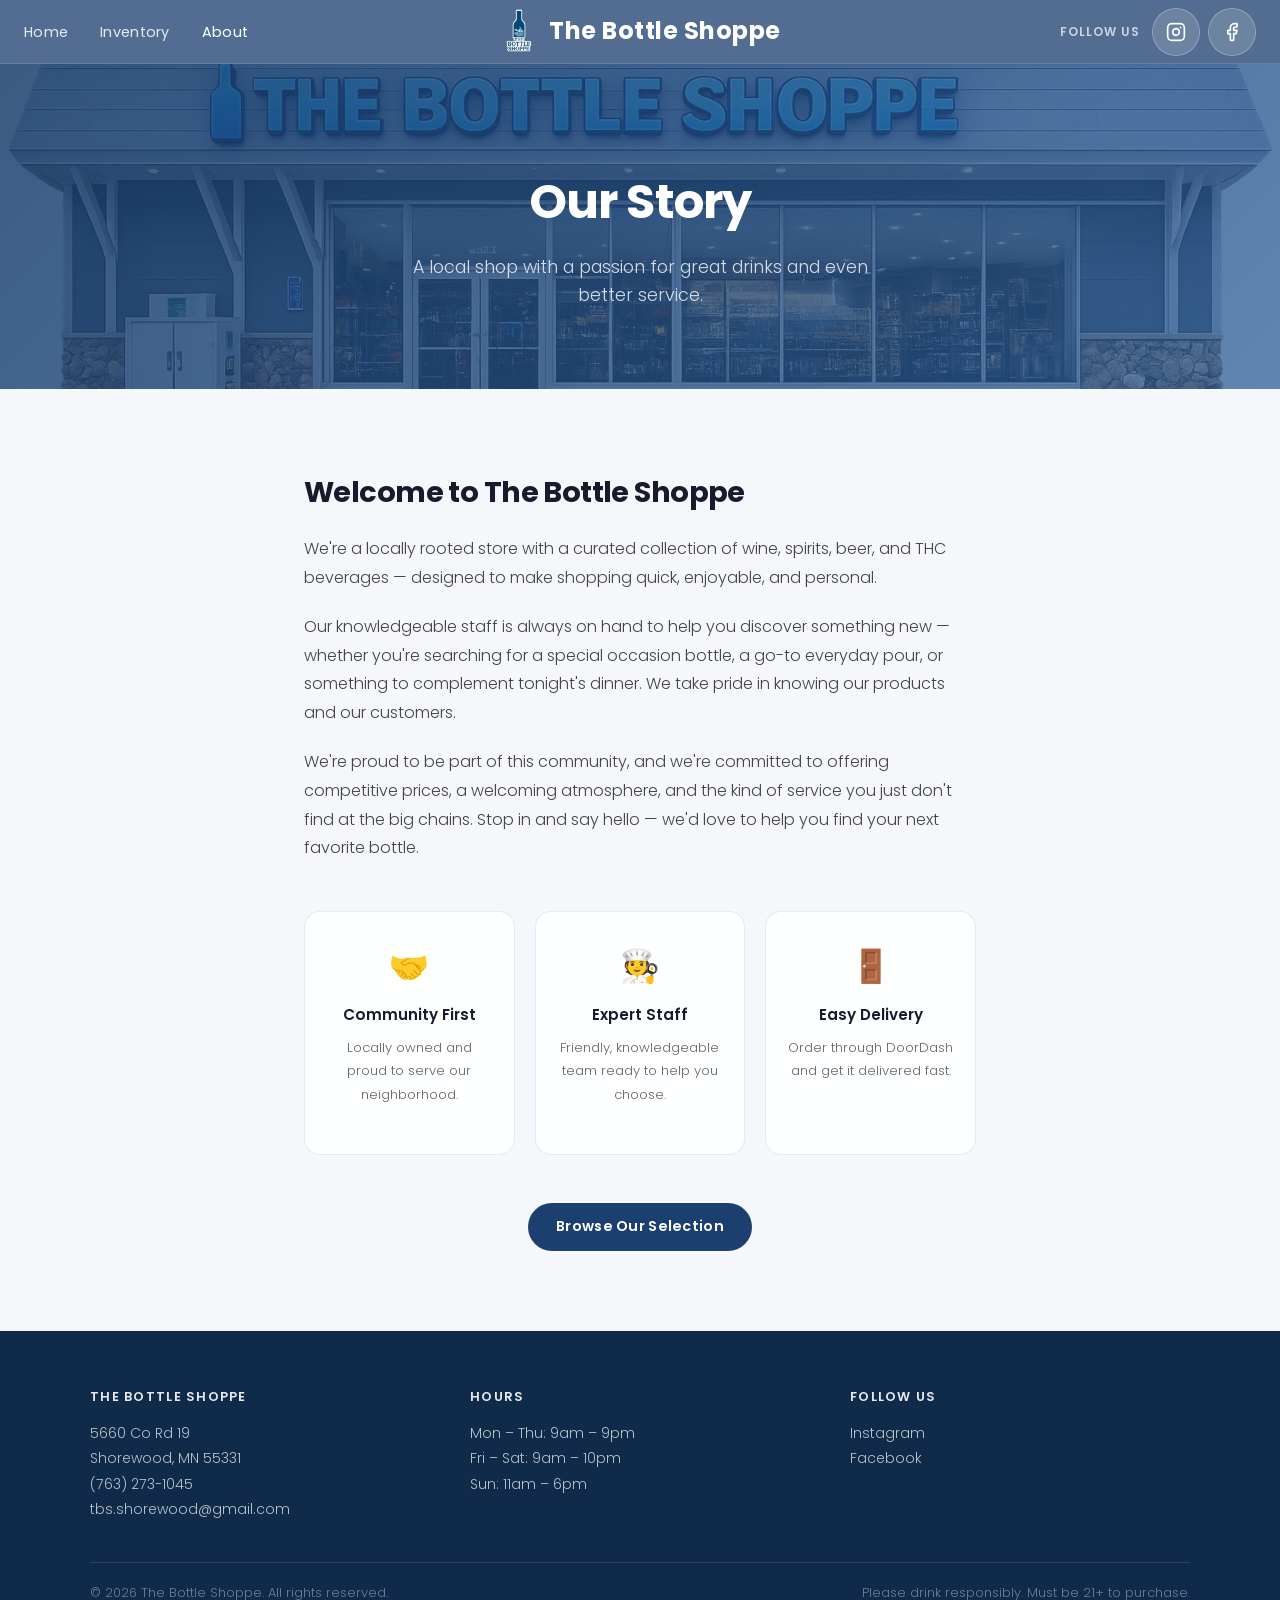
==== commit efeb9904: "Update about page story copy with real store content Replace placeholder paragraphs with owner-writt" ====
--- a/about.html
+++ b/about.html
@@ -53,12 +53,9 @@
 
       <h2>Welcome to The Bottle Shoppe</h2>
 
-      <!-- STORY COPY: replace placeholder text below with your actual story -->
       <p>
-        The Bottle Shoppe has been serving our neighborhood since the very beginning,
-        bringing together a hand-selected collection of wines, spirits, and beers from
-        around the world. We believe that finding the perfect bottle should be easy,
-        enjoyable, and personal.
+        We're a locally rooted store with a curated collection of wine, spirits, beer,
+        and THC beverages — designed to make shopping quick, enjoyable, and personal.
       </p>
       <p>
         Our knowledgeable staff is always on hand to help you discover something new —
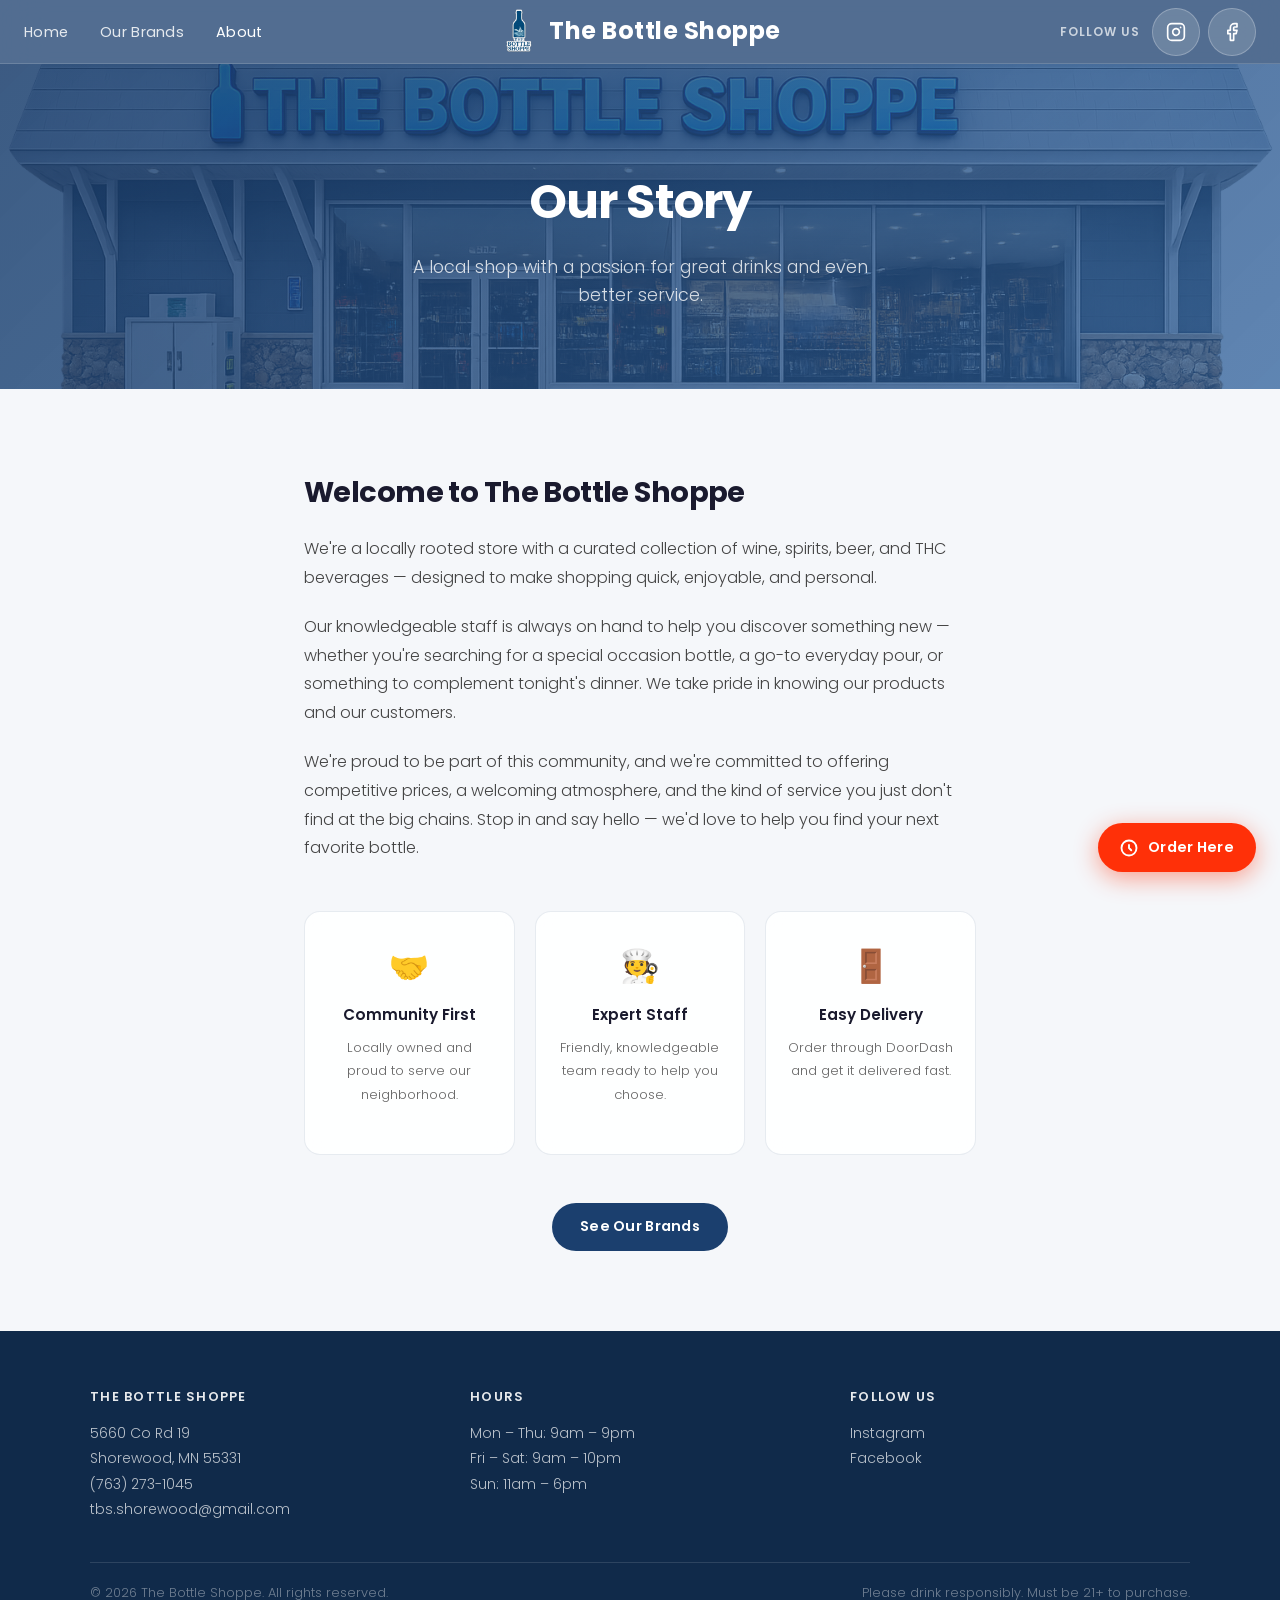
==== commit 918e6660: "Make hero buttons uniform: both white on homepage, both outline on inventory - index.html: hero butt" ====
--- a/about.html
+++ b/about.html
@@ -15,7 +15,7 @@
   <nav class="nav">
     <ul class="nav-links">
       <li><a href="index.html">Home</a></li>
-      <li><a href="inventory.html">Inventory</a></li>
+      <li><a href="brands.html">Our Brands</a></li>
       <li><a href="about.html" class="active">About</a></li>
     </ul>
     <a href="index.html" class="nav-brand">
@@ -90,7 +90,7 @@
       </div>
 
       <div style="margin-top:48px; text-align:center;">
-        <a href="inventory.html" class="btn btn-blue">Browse Our Selection</a>
+        <a href="brands.html" class="btn btn-blue">See Our Brands</a>
       </div>
 
     </div>
@@ -132,5 +132,42 @@
     </div>
   </footer>
 
+
+  <!-- ── Floating Order Widget ── -->
+  <div class="order-widget" id="orderWidget">
+    <div class="order-widget-popup" id="orderPopup" role="dialog" aria-modal="true" aria-label="Order on DoorDash">
+      <div class="order-widget-popup-top">
+        <p class="order-widget-popup-headline">Get it delivered tonight</p>
+        <button class="order-widget-close" id="orderClose" aria-label="Close">
+          <svg width="18" height="18" viewBox="0 0 24 24" fill="none" stroke="currentColor" stroke-width="2.5" stroke-linecap="round" stroke-linejoin="round">
+            <line x1="18" y1="6" x2="6" y2="18"/><line x1="6" y1="6" x2="18" y2="18"/>
+          </svg>
+        </button>
+      </div>
+      <p class="order-widget-popup-copy">Order from The Bottle Shoppe on DoorDash — fast delivery right to your door.</p>
+      <a href="https://www.doordash.com/convenience/store/the-bottle-shoppe-excelsior-37431785/?utm_campaign=gpa"
+         class="order-widget-doordash-btn" target="_blank" rel="noopener">
+        Order on DoorDash &rarr;
+      </a>
+    </div>
+    <button class="order-widget-btn" id="orderTrigger" aria-haspopup="dialog" aria-expanded="false">
+      <svg width="18" height="18" viewBox="0 0 24 24" fill="none" stroke="currentColor" stroke-width="2.5" stroke-linecap="round" stroke-linejoin="round" aria-hidden="true">
+        <circle cx="12" cy="12" r="10"/><path d="M12 8v4l3 3"/>
+      </svg>
+      Order Here
+    </button>
+  </div>
+  <script>
+    (function(){
+      var trigger=document.getElementById('orderTrigger'),popup=document.getElementById('orderPopup'),closeBtn=document.getElementById('orderClose');
+      if(!trigger||!popup)return;
+      function open(){popup.classList.add('is-open');trigger.setAttribute('aria-expanded','true');}
+      function close(){popup.classList.remove('is-open');trigger.setAttribute('aria-expanded','false');}
+      trigger.addEventListener('click',function(){popup.classList.contains('is-open')?close():open();});
+      closeBtn.addEventListener('click',close);
+      document.addEventListener('click',function(e){if(!document.getElementById('orderWidget').contains(e.target))close();});
+      document.addEventListener('keydown',function(e){if(e.key==='Escape')close();});
+    })();
+  </script>
 </body>
 </html>
--- a/style.css
+++ b/style.css
@@ -848,3 +848,56 @@
   .nav-social .icon-btn { width: 36px; height: 36px; }
   .nav-social-label { display: none; }
 }
+
+/* ── Brands Page Header ── */
+.brands-header {
+  background:
+    linear-gradient(135deg, rgba(27,63,110,0.88) 0%, rgba(45,95,154,0.78) 100%),
+    url('images/storefront.png') center / cover no-repeat;
+  padding: calc(var(--section-pad) + 80px) 24px var(--section-pad);
+  text-align: center;
+  color: var(--white);
+}
+.brands-header-inner { max-width: 680px; margin: 0 auto; animation: heroFadeIn 0.8s ease both; }
+.brands-header h1 { font-weight: 700; font-size: clamp(2rem,5vw,3.25rem); line-height: 1.15; letter-spacing: -0.02em; margin-bottom: 16px; }
+.brands-header p { font-weight: 300; font-size: clamp(1rem,2.5vw,1.2rem); color: rgba(255,255,255,0.82); }
+
+/* ── Brand Category ── */
+.brands-category { margin-bottom: 64px; }
+.brands-category:last-child { margin-bottom: 0; }
+.brands-category-header { display: flex; align-items: center; gap: 16px; margin-bottom: 28px; }
+.brands-category-title { font-weight: 700; font-size: 1.25rem; letter-spacing: -0.01em; color: #1a1a2e; white-space: nowrap; }
+.brands-category-rule { flex: 1; height: 2px; background: rgba(27,63,110,0.1); border-radius: 2px; }
+.brands-category-count { font-size: 0.75rem; font-weight: 600; letter-spacing: 0.08em; text-transform: uppercase; color: var(--blue); background: rgba(27,63,110,0.08); padding: 4px 10px; border-radius: 20px; white-space: nowrap; }
+
+/* ── Brand Grid ── */
+.brand-grid { display: grid; grid-template-columns: repeat(4,1fr); gap: 20px; }
+@media (max-width: 900px) { .brand-grid { grid-template-columns: repeat(3,1fr); } }
+@media (max-width: 600px) { .brand-grid { grid-template-columns: repeat(2,1fr); gap: 14px; } }
+
+/* ── Brand Card ── */
+.brand-card { background: rgba(255,255,255,0.95); border: 1px solid rgba(27,63,110,0.09); border-radius: var(--card-radius); padding: 20px 16px 16px; display: flex; flex-direction: column; align-items: center; gap: 12px; transition: var(--transition); }
+.brand-card:hover { transform: translateY(-3px); box-shadow: 0 10px 32px rgba(27,63,110,0.12); border-color: rgba(27,63,110,0.18); }
+.brand-logo-wrap { width: 80px; height: 80px; display: flex; align-items: center; justify-content: center; }
+.brand-logo-wrap img { width: 80px; height: 80px; object-fit: contain; border-radius: 12px; }
+.brand-logo-fallback { display: none; width: 80px; height: 80px; background: linear-gradient(135deg,var(--blue) 0%,var(--blue-light) 100%); border-radius: 12px; align-items: center; justify-content: center; font-size: 1.4rem; font-weight: 700; color: var(--white); text-align: center; padding: 8px; }
+.brand-name { font-weight: 600; font-size: 0.8rem; color: #1a1a2e; text-align: center; line-height: 1.3; }
+
+/* ── Floating Order Widget ── */
+.order-widget { position: fixed; bottom: 28px; right: 24px; z-index: 1000; display: flex; flex-direction: column; align-items: flex-end; gap: 12px; }
+.order-widget-btn { display: inline-flex; align-items: center; gap: 10px; padding: 14px 22px; background: #FF3008; color: #fff; border: none; border-radius: var(--pill-radius); font-family: 'Poppins',sans-serif; font-weight: 600; font-size: 0.9rem; letter-spacing: 0.02em; cursor: pointer; box-shadow: 0 6px 24px rgba(255,48,8,0.45); transition: transform 0.2s ease, box-shadow 0.2s ease; white-space: nowrap; }
+.order-widget-btn:hover { transform: scale(1.05); box-shadow: 0 10px 32px rgba(255,48,8,0.55); }
+.order-widget-popup { background: var(--white); border-radius: var(--card-radius); padding: 24px; width: 280px; box-shadow: 0 20px 60px rgba(27,63,110,0.2),0 4px 16px rgba(0,0,0,0.08); border: 1px solid rgba(27,63,110,0.08); opacity: 0; transform: translateY(12px) scale(0.97); pointer-events: none; transition: opacity 0.22s ease, transform 0.22s ease; }
+.order-widget-popup.is-open { opacity: 1; transform: translateY(0) scale(1); pointer-events: auto; }
+.order-widget-popup-top { display: flex; justify-content: space-between; align-items: flex-start; margin-bottom: 10px; }
+.order-widget-popup-headline { font-weight: 700; font-size: 1rem; color: #1a1a2e; line-height: 1.3; padding-right: 8px; }
+.order-widget-close { background: none; border: none; cursor: pointer; color: #aaa; padding: 2px; line-height: 1; flex-shrink: 0; transition: color 0.15s ease; }
+.order-widget-close:hover { color: #555; }
+.order-widget-popup-copy { font-size: 0.85rem; font-weight: 300; color: #666; line-height: 1.6; margin-bottom: 18px; }
+.order-widget-doordash-btn { display: flex; align-items: center; justify-content: center; gap: 8px; width: 100%; padding: 13px 20px; background: #FF3008; color: #fff; border: none; border-radius: var(--pill-radius); font-family: 'Poppins',sans-serif; font-weight: 600; font-size: 0.9rem; cursor: pointer; text-decoration: none; transition: background 0.2s ease, transform 0.2s ease; }
+.order-widget-doordash-btn:hover { background: #e02b07; transform: scale(1.02); }
+@media (max-width: 480px) {
+  .order-widget { bottom: 20px; right: 16px; }
+  .order-widget-popup { width: calc(100vw - 32px); max-width: 320px; }
+  .order-widget-btn { padding: 13px 18px; font-size: 0.85rem; }
+}
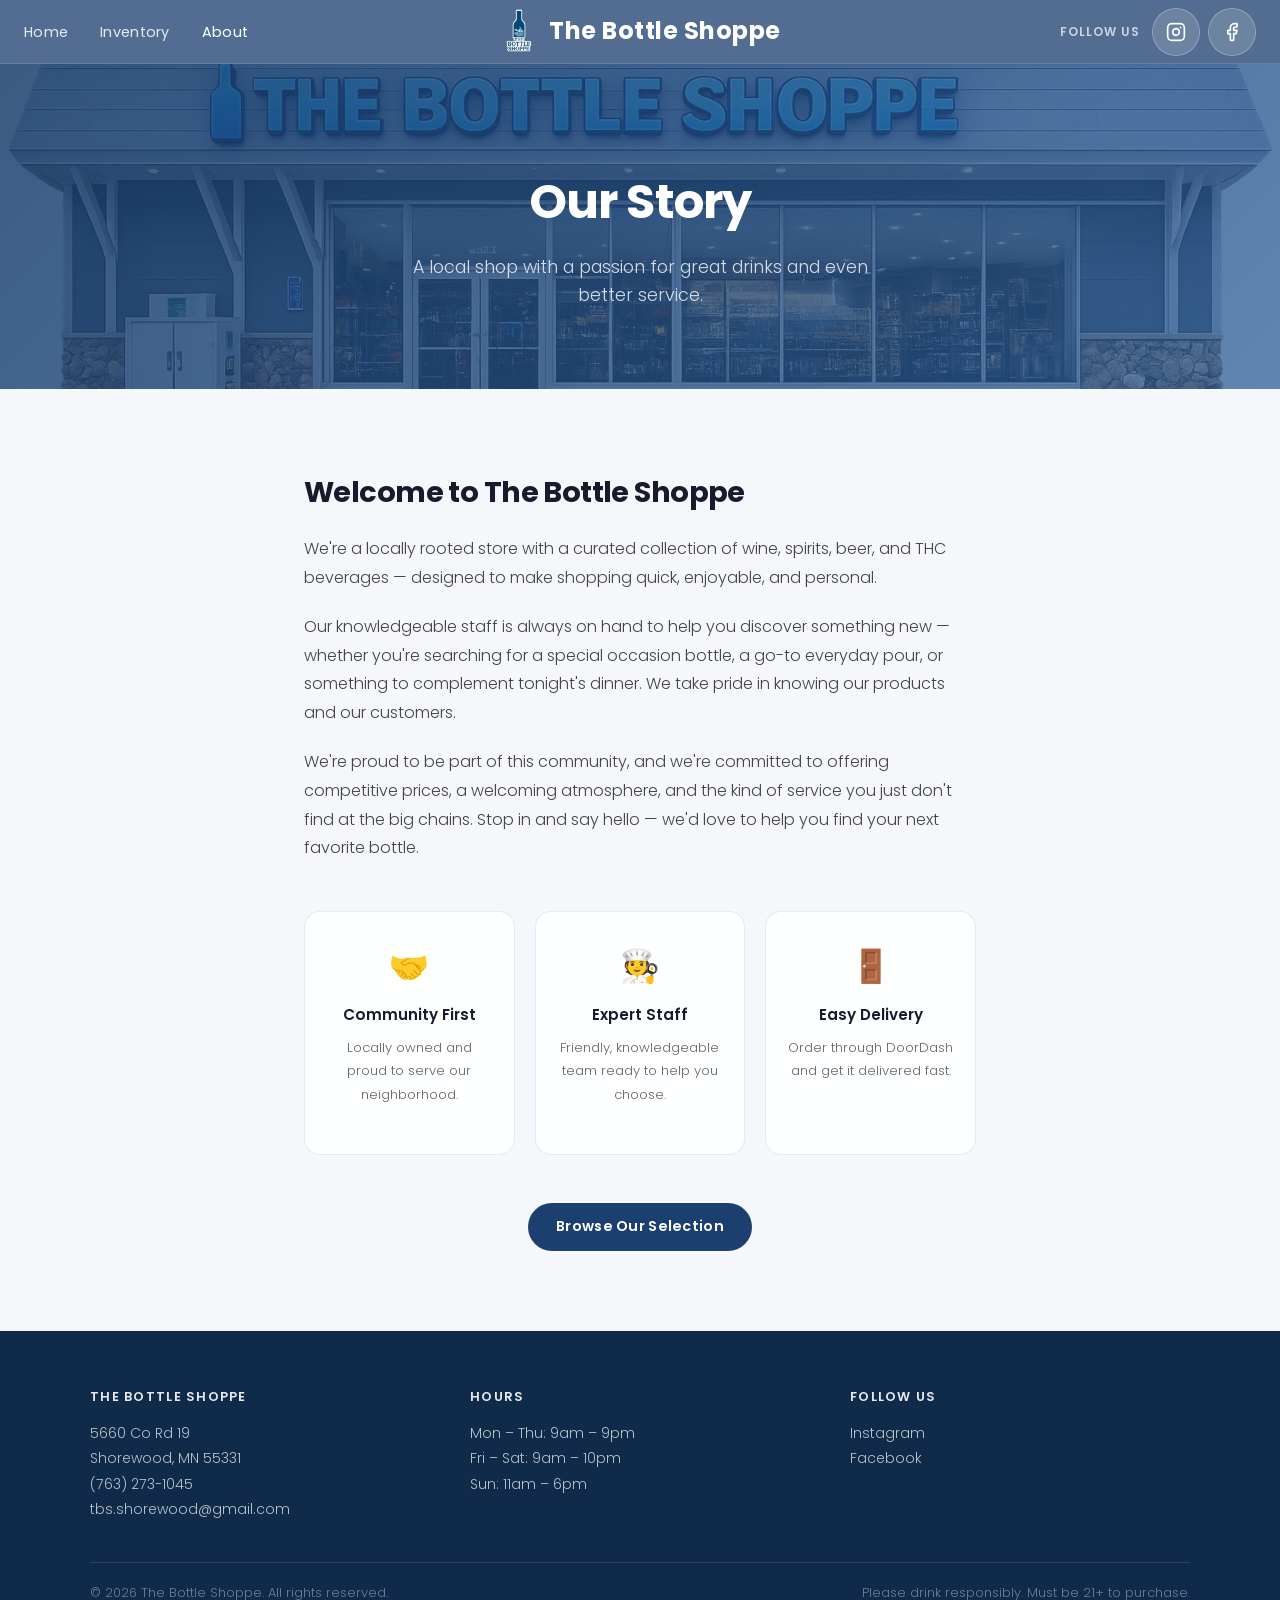
==== commit 2b78b1c5: "Revert brands page nav/links and order widget; keep button colors - Restore "Inventory" nav link acr" ====
--- a/about.html
+++ b/about.html
@@ -15,7 +15,7 @@
   <nav class="nav">
     <ul class="nav-links">
       <li><a href="index.html">Home</a></li>
-      <li><a href="brands.html">Our Brands</a></li>
+      <li><a href="inventory.html">Inventory</a></li>
       <li><a href="about.html" class="active">About</a></li>
     </ul>
     <a href="index.html" class="nav-brand">
@@ -90,7 +90,7 @@
       </div>
 
       <div style="margin-top:48px; text-align:center;">
-        <a href="brands.html" class="btn btn-blue">See Our Brands</a>
+        <a href="inventory.html" class="btn btn-blue">Browse Our Selection</a>
       </div>
 
     </div>
@@ -132,42 +132,5 @@
     </div>
   </footer>
 
-
-  <!-- ── Floating Order Widget ── -->
-  <div class="order-widget" id="orderWidget">
-    <div class="order-widget-popup" id="orderPopup" role="dialog" aria-modal="true" aria-label="Order on DoorDash">
-      <div class="order-widget-popup-top">
-        <p class="order-widget-popup-headline">Get it delivered tonight</p>
-        <button class="order-widget-close" id="orderClose" aria-label="Close">
-          <svg width="18" height="18" viewBox="0 0 24 24" fill="none" stroke="currentColor" stroke-width="2.5" stroke-linecap="round" stroke-linejoin="round">
-            <line x1="18" y1="6" x2="6" y2="18"/><line x1="6" y1="6" x2="18" y2="18"/>
-          </svg>
-        </button>
-      </div>
-      <p class="order-widget-popup-copy">Order from The Bottle Shoppe on DoorDash — fast delivery right to your door.</p>
-      <a href="https://www.doordash.com/convenience/store/the-bottle-shoppe-excelsior-37431785/?utm_campaign=gpa"
-         class="order-widget-doordash-btn" target="_blank" rel="noopener">
-        Order on DoorDash &rarr;
-      </a>
-    </div>
-    <button class="order-widget-btn" id="orderTrigger" aria-haspopup="dialog" aria-expanded="false">
-      <svg width="18" height="18" viewBox="0 0 24 24" fill="none" stroke="currentColor" stroke-width="2.5" stroke-linecap="round" stroke-linejoin="round" aria-hidden="true">
-        <circle cx="12" cy="12" r="10"/><path d="M12 8v4l3 3"/>
-      </svg>
-      Order Here
-    </button>
-  </div>
-  <script>
-    (function(){
-      var trigger=document.getElementById('orderTrigger'),popup=document.getElementById('orderPopup'),closeBtn=document.getElementById('orderClose');
-      if(!trigger||!popup)return;
-      function open(){popup.classList.add('is-open');trigger.setAttribute('aria-expanded','true');}
-      function close(){popup.classList.remove('is-open');trigger.setAttribute('aria-expanded','false');}
-      trigger.addEventListener('click',function(){popup.classList.contains('is-open')?close():open();});
-      closeBtn.addEventListener('click',close);
-      document.addEventListener('click',function(e){if(!document.getElementById('orderWidget').contains(e.target))close();});
-      document.addEventListener('keydown',function(e){if(e.key==='Escape')close();});
-    })();
-  </script>
 </body>
 </html>
--- a/style.css
+++ b/style.css
@@ -848,56 +848,3 @@
   .nav-social .icon-btn { width: 36px; height: 36px; }
   .nav-social-label { display: none; }
 }
-
-/* ── Brands Page Header ── */
-.brands-header {
-  background:
-    linear-gradient(135deg, rgba(27,63,110,0.88) 0%, rgba(45,95,154,0.78) 100%),
-    url('images/storefront.png') center / cover no-repeat;
-  padding: calc(var(--section-pad) + 80px) 24px var(--section-pad);
-  text-align: center;
-  color: var(--white);
-}
-.brands-header-inner { max-width: 680px; margin: 0 auto; animation: heroFadeIn 0.8s ease both; }
-.brands-header h1 { font-weight: 700; font-size: clamp(2rem,5vw,3.25rem); line-height: 1.15; letter-spacing: -0.02em; margin-bottom: 16px; }
-.brands-header p { font-weight: 300; font-size: clamp(1rem,2.5vw,1.2rem); color: rgba(255,255,255,0.82); }
-
-/* ── Brand Category ── */
-.brands-category { margin-bottom: 64px; }
-.brands-category:last-child { margin-bottom: 0; }
-.brands-category-header { display: flex; align-items: center; gap: 16px; margin-bottom: 28px; }
-.brands-category-title { font-weight: 700; font-size: 1.25rem; letter-spacing: -0.01em; color: #1a1a2e; white-space: nowrap; }
-.brands-category-rule { flex: 1; height: 2px; background: rgba(27,63,110,0.1); border-radius: 2px; }
-.brands-category-count { font-size: 0.75rem; font-weight: 600; letter-spacing: 0.08em; text-transform: uppercase; color: var(--blue); background: rgba(27,63,110,0.08); padding: 4px 10px; border-radius: 20px; white-space: nowrap; }
-
-/* ── Brand Grid ── */
-.brand-grid { display: grid; grid-template-columns: repeat(4,1fr); gap: 20px; }
-@media (max-width: 900px) { .brand-grid { grid-template-columns: repeat(3,1fr); } }
-@media (max-width: 600px) { .brand-grid { grid-template-columns: repeat(2,1fr); gap: 14px; } }
-
-/* ── Brand Card ── */
-.brand-card { background: rgba(255,255,255,0.95); border: 1px solid rgba(27,63,110,0.09); border-radius: var(--card-radius); padding: 20px 16px 16px; display: flex; flex-direction: column; align-items: center; gap: 12px; transition: var(--transition); }
-.brand-card:hover { transform: translateY(-3px); box-shadow: 0 10px 32px rgba(27,63,110,0.12); border-color: rgba(27,63,110,0.18); }
-.brand-logo-wrap { width: 80px; height: 80px; display: flex; align-items: center; justify-content: center; }
-.brand-logo-wrap img { width: 80px; height: 80px; object-fit: contain; border-radius: 12px; }
-.brand-logo-fallback { display: none; width: 80px; height: 80px; background: linear-gradient(135deg,var(--blue) 0%,var(--blue-light) 100%); border-radius: 12px; align-items: center; justify-content: center; font-size: 1.4rem; font-weight: 700; color: var(--white); text-align: center; padding: 8px; }
-.brand-name { font-weight: 600; font-size: 0.8rem; color: #1a1a2e; text-align: center; line-height: 1.3; }
-
-/* ── Floating Order Widget ── */
-.order-widget { position: fixed; bottom: 28px; right: 24px; z-index: 1000; display: flex; flex-direction: column; align-items: flex-end; gap: 12px; }
-.order-widget-btn { display: inline-flex; align-items: center; gap: 10px; padding: 14px 22px; background: #FF3008; color: #fff; border: none; border-radius: var(--pill-radius); font-family: 'Poppins',sans-serif; font-weight: 600; font-size: 0.9rem; letter-spacing: 0.02em; cursor: pointer; box-shadow: 0 6px 24px rgba(255,48,8,0.45); transition: transform 0.2s ease, box-shadow 0.2s ease; white-space: nowrap; }
-.order-widget-btn:hover { transform: scale(1.05); box-shadow: 0 10px 32px rgba(255,48,8,0.55); }
-.order-widget-popup { background: var(--white); border-radius: var(--card-radius); padding: 24px; width: 280px; box-shadow: 0 20px 60px rgba(27,63,110,0.2),0 4px 16px rgba(0,0,0,0.08); border: 1px solid rgba(27,63,110,0.08); opacity: 0; transform: translateY(12px) scale(0.97); pointer-events: none; transition: opacity 0.22s ease, transform 0.22s ease; }
-.order-widget-popup.is-open { opacity: 1; transform: translateY(0) scale(1); pointer-events: auto; }
-.order-widget-popup-top { display: flex; justify-content: space-between; align-items: flex-start; margin-bottom: 10px; }
-.order-widget-popup-headline { font-weight: 700; font-size: 1rem; color: #1a1a2e; line-height: 1.3; padding-right: 8px; }
-.order-widget-close { background: none; border: none; cursor: pointer; color: #aaa; padding: 2px; line-height: 1; flex-shrink: 0; transition: color 0.15s ease; }
-.order-widget-close:hover { color: #555; }
-.order-widget-popup-copy { font-size: 0.85rem; font-weight: 300; color: #666; line-height: 1.6; margin-bottom: 18px; }
-.order-widget-doordash-btn { display: flex; align-items: center; justify-content: center; gap: 8px; width: 100%; padding: 13px 20px; background: #FF3008; color: #fff; border: none; border-radius: var(--pill-radius); font-family: 'Poppins',sans-serif; font-weight: 600; font-size: 0.9rem; cursor: pointer; text-decoration: none; transition: background 0.2s ease, transform 0.2s ease; }
-.order-widget-doordash-btn:hover { background: #e02b07; transform: scale(1.02); }
-@media (max-width: 480px) {
-  .order-widget { bottom: 20px; right: 16px; }
-  .order-widget-popup { width: calc(100vw - 32px); max-width: 320px; }
-  .order-widget-btn { padding: 13px 18px; font-size: 0.85rem; }
-}
